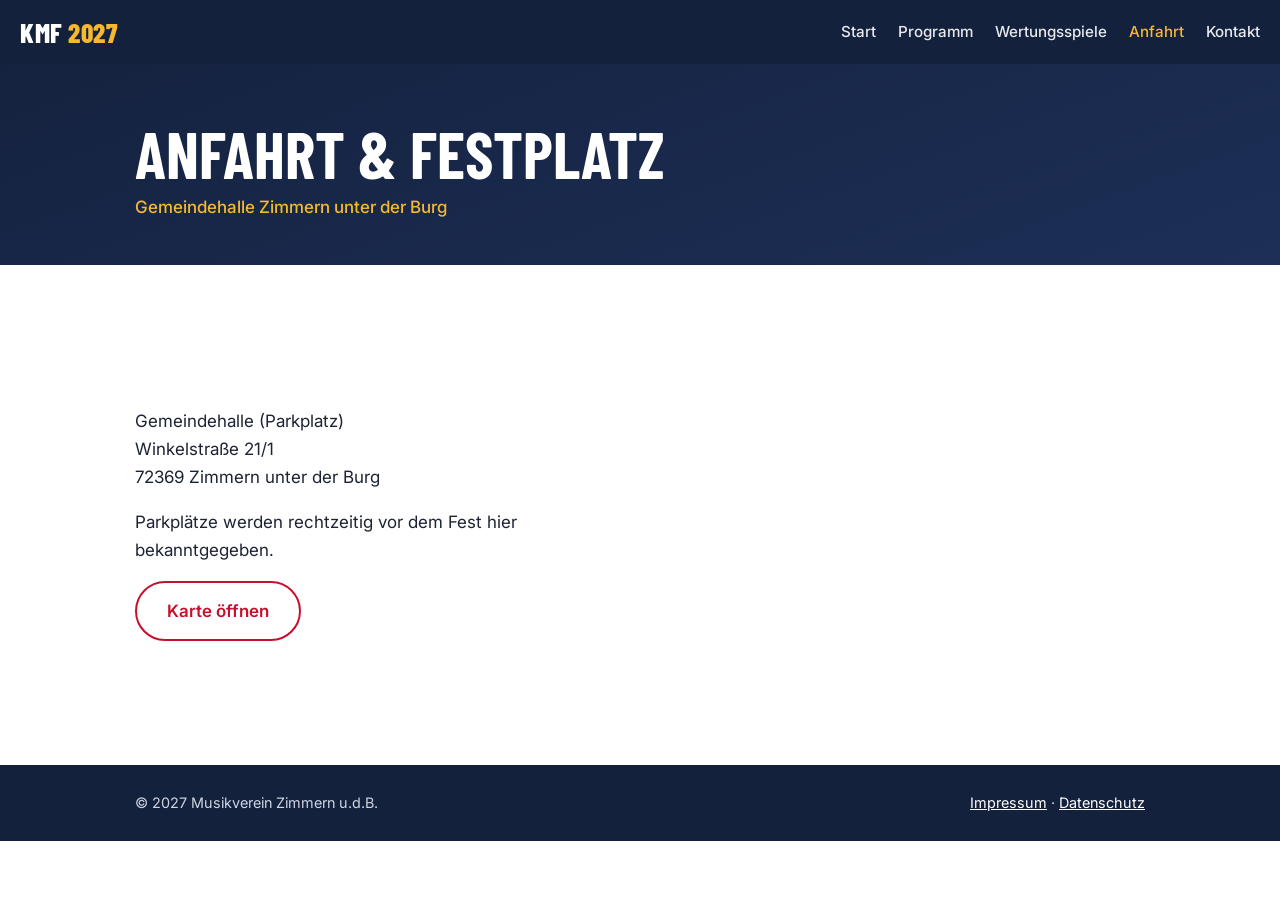
==== anfahrt.html @ 1b1be712 "Split into separate pages, add Wertungsspiele and contact form Co-Authored-By: Claude Sonnet 5.5 <no" ====
<!doctype html>
<html lang="de">
<head>
  <meta charset="utf-8">
  <meta name="viewport" content="width=device-width, initial-scale=1">
  <title>Anfahrt – KMF 2027</title>
  <meta name="description" content="Anfahrt und Festplatz: Gemeindehalle, Winkelstraße 21/1, 72369 Zimmern unter der Burg.">
  <link rel="preconnect" href="https://fonts.googleapis.com">
  <link rel="preconnect" href="https://fonts.gstatic.com" crossorigin>
  <link href="https://fonts.googleapis.com/css2?family=Barlow+Condensed:wght@600;700;800&family=Inter:wght@400;500;600&display=swap" rel="stylesheet">
  <link rel="stylesheet" href="css/style.css">
</head>
<body>

<header class="site-header" id="top">
  <a class="brand" href="index.html">KMF <span>2027</span></a>
  <button class="nav-toggle" aria-label="Menü" aria-expanded="false" aria-controls="nav"><span></span><span></span><span></span></button>
  <nav id="nav">
    <a href="index.html">Start</a>
    <a href="programm.html">Programm</a>
    <a href="wertungsspiele.html">Wertungsspiele</a>
    <a href="anfahrt.html" aria-current="page">Anfahrt</a>
    <a href="kontakt.html">Kontakt</a>
  </nav>
</header>

<main>
  <div class="page-head"><div class="wrap"><h1>Anfahrt &amp; Festplatz</h1><p>Gemeindehalle Zimmern unter der Burg</p></div></div>

  <section class="section">
    <div class="wrap two-col">
      <div>
        <p>Gemeindehalle (Parkplatz)<br>Winkelstraße 21/1<br>72369 Zimmern unter der Burg</p>
        <p>Parkplätze werden rechtzeitig vor dem Fest hier bekanntgegeben.</p>
        <a class="btn ghost" href="https://www.openstreetmap.org/search?query=Winkelstra%C3%9Fe%2021%2F1%2C%2072369%20Zimmern%20unter%20der%20Burg" target="_blank" rel="noopener">Karte öffnen</a>
      </div>
      <iframe class="map" title="Karte Zimmern unter der Burg" loading="lazy"
        src="https://www.openstreetmap.org/export/embed.html?bbox=8.7068%2C48.2168%2C8.7228%2C48.2248&amp;layer=mapnik&amp;marker=48.22083%2C8.71483"></iframe>
    </div>
  </section>
</main>

<footer>
  <div class="wrap">
    <span>© 2027 Musikverein Zimmern u.d.B.</span>
    <span><a href="impressum.html">Impressum</a> · <a href="datenschutz.html">Datenschutz</a></span>
  </div>
</footer>

<script src="js/main.js"></script>
</body>
</html>
---- css/style.css ----
:root {
  --navy: #14213d;
  --navy-2: #1d2f57;
  --red: #c8102e;
  --gold: #f5b82e;
  --bg: #fff;
  --alt: #f4f1ea;
  --text: #1c2333;
  --muted: #5d6579;
  --radius: 14px;
}
* { box-sizing: border-box; }
html { scroll-behavior: smooth; scroll-padding-top: 72px; }
body { margin: 0; font: 17px/1.65 Inter, system-ui, sans-serif; color: var(--text); background: var(--bg); }
h1, h2, h3, .brand { font-family: "Barlow Condensed", Impact, sans-serif; line-height: 1.05; }
a { color: var(--red); }
.wrap { max-width: 1050px; margin: 0 auto; padding: 0 20px; }

/* header */
.site-header { position: fixed; inset: 0 0 auto 0; z-index: 10; height: 64px; display: flex; align-items: center; justify-content: space-between; padding: 0 20px; background: rgba(20,33,61,.94); backdrop-filter: blur(8px); }
.brand { color: #fff; text-decoration: none; font-size: 1.7rem; font-weight: 800; letter-spacing: .02em; }
.brand span { color: var(--gold); }
nav { display: flex; gap: 22px; }
nav a { color: #fff; text-decoration: none; font-weight: 500; font-size: .95rem; opacity: .9; }
nav a:hover { color: var(--gold); opacity: 1; }
.nav-toggle { display: none; background: none; border: 0; padding: 8px; cursor: pointer; }
.nav-toggle span { display: block; width: 24px; height: 2px; background: #fff; margin: 5px 0; }

/* hero */
.hero { min-height: 100svh; display: grid; place-items: center; text-align: center; color: #fff; padding: 100px 20px 60px;
  background: radial-gradient(circle at 80% 10%, rgba(245,184,46,.25), transparent 45%), radial-gradient(circle at 10% 90%, rgba(200,16,46,.35), transparent 50%), linear-gradient(160deg, var(--navy), var(--navy-2)); }
.eyebrow { text-transform: uppercase; letter-spacing: .18em; font-size: .8rem; color: var(--gold); font-weight: 600; margin: 0 0 14px; }
.hero h1 { font-size: clamp(3rem, 10vw, 7rem); font-weight: 800; margin: 0 0 18px; text-transform: uppercase; }
.hero h1 em { font-style: normal; color: var(--gold); }
.hero-date { font-size: 1.15rem; margin: 0 0 32px; }
.countdown { display: flex; justify-content: center; gap: 12px; margin-bottom: 36px; }
.countdown div { background: rgba(255,255,255,.1); border: 1px solid rgba(255,255,255,.2); border-radius: var(--radius); padding: 12px 8px; min-width: 70px; }
.countdown b { display: block; font: 800 2.2rem/1 "Barlow Condensed", sans-serif; }
.countdown small { font-size: .7rem; text-transform: uppercase; letter-spacing: .12em; opacity: .75; }
.btn { display: inline-block; background: var(--gold); color: var(--navy); font-weight: 600; padding: 14px 30px; border-radius: 999px; text-decoration: none; transition: transform .15s, box-shadow .15s; }
.btn:hover { transform: translateY(-2px); box-shadow: 0 8px 20px rgba(0,0,0,.25); }
.btn.ghost { background: transparent; border: 2px solid var(--red); color: var(--red); }

/* sections */
.section { padding: 90px 0; }
.section.alt { background: var(--alt); }
h2 { font-size: clamp(2.2rem, 5vw, 3.2rem); text-transform: uppercase; color: var(--navy); margin: 0 0 20px; }
h2::after { content: ""; display: block; width: 60px; height: 4px; background: var(--red); margin-top: 10px; }
.two-col { display: grid; grid-template-columns: 1fr 1fr; gap: 50px; align-items: center; }
.facts { list-style: none; margin: 0; padding: 0; display: grid; gap: 14px; }
.facts li { background: var(--navy); color: #fff; border-radius: var(--radius); padding: 18px 24px; display: flex; align-items: baseline; gap: 16px; }
.facts b { font: 800 2.6rem/1 "Barlow Condensed", sans-serif; color: var(--gold); }
.note { color: var(--muted); margin-top: 0; }

/* program */
.tabs { display: flex; flex-wrap: wrap; gap: 8px; margin: 24px 0; }
.tabs button { font: 600 1rem Inter, sans-serif; border: 2px solid var(--navy); background: transparent; color: var(--navy); padding: 8px 22px; border-radius: 999px; cursor: pointer; }
.tabs button[aria-selected="true"] { background: var(--navy); color: #fff; }
.day article { display: flex; gap: 22px; background: #fff; border-radius: var(--radius); padding: 18px 22px; margin-bottom: 12px; border-left: 5px solid var(--red); box-shadow: 0 2px 10px rgba(20,33,61,.06); }
.day time { font: 800 1.7rem/1.2 "Barlow Condensed", sans-serif; color: var(--red); min-width: 64px; }
.day h3 { margin: 0 0 4px; font-size: 1.4rem; color: var(--navy); }
.day p { margin: 0; color: var(--muted); }
[hidden] { display: none !important; }

.map { width: 100%; height: 320px; border: 0; border-radius: var(--radius); }
.cards { display: grid; grid-template-columns: repeat(2, 1fr); gap: 22px; }
.card { background: #fff; border-radius: var(--radius); padding: 28px; box-shadow: 0 2px 10px rgba(20,33,61,.06); border-top: 5px solid var(--gold); }
.card h3 { font-size: 1.6rem; color: var(--navy); margin: 0 0 8px; }
.card p { margin: 0; color: var(--muted); }

footer { background: var(--navy); color: #cfd5e3; padding: 26px 0; font-size: .9rem; }
footer .wrap { display: flex; justify-content: space-between; flex-wrap: wrap; gap: 10px; }
footer a { color: #fff; }

/* mobile */
@media (max-width: 800px) {
  .nav-toggle { display: block; }
  nav { position: absolute; top: 64px; left: 0; right: 0; flex-direction: column; gap: 0; background: var(--navy); display: none; }
  nav.open { display: flex; }
  nav a { padding: 16px 20px; border-top: 1px solid rgba(255,255,255,.1); }
  .two-col, .cards { grid-template-columns: 1fr; gap: 28px; }
  .section { padding: 64px 0; }
  .countdown { gap: 8px; }
  .countdown div { min-width: 62px; }
}
@media (prefers-reduced-motion: reduce) { html { scroll-behavior: auto; } .btn { transition: none; } }

/* legal pages */
.legal { max-width: 760px; }
.legal h3 { font-size: 1.5rem; font-weight: 700; letter-spacing: .01em; color: var(--navy); margin: 2rem 0 .4rem; }
.legal p { margin: 0 0 1rem; }

/* sub pages */
nav a[aria-current="page"] { color: var(--gold); opacity: 1; }
.page-head { background: linear-gradient(160deg, var(--navy), var(--navy-2)); color: #fff; padding: 120px 0 44px; }
.page-head h1 { font-size: clamp(2.4rem, 7vw, 4rem); text-transform: uppercase; margin: 0 0 6px; }
.page-head p { margin: 0; color: var(--gold); font-weight: 500; }
.cards.three { grid-template-columns: repeat(3, 1fr); }
.card.link { text-decoration: none; color: inherit; transition: transform .15s, box-shadow .15s; }
.card.link:hover { transform: translateY(-3px); box-shadow: 0 10px 24px rgba(20,33,61,.14); }
.two-col.top { align-items: start; }

/* contact form */
.form { display: grid; gap: 16px; }
.form label { display: grid; gap: 6px; font-weight: 500; font-size: .95rem; }
.form input[type=text], .form input[type=email], .form textarea { font: inherit; padding: 12px 14px; border: 2px solid #d5d9e3; border-radius: 10px; background: #fff; color: var(--text); }
.form input:focus, .form textarea:focus { outline: none; border-color: var(--navy); }
.form .check { display: flex; gap: 10px; align-items: flex-start; font-weight: 400; font-size: .88rem; color: var(--muted); }
.form .check input { margin-top: 5px; }
.form .btn { border: 0; cursor: pointer; font: 600 1rem Inter, sans-serif; justify-self: start; }
.form .btn:disabled { opacity: .6; cursor: wait; }
.hp { position: absolute; left: -9999px; width: 1px; height: 1px; overflow: hidden; }
.form-status { margin: 0; font-weight: 500; min-height: 1.5em; }
.form-status.ok { color: #1b7a3d; }
.form-status.err { color: var(--red); }

@media (max-width: 800px) {
  .cards.three { grid-template-columns: 1fr; }
  .page-head { padding-top: 100px; }
}
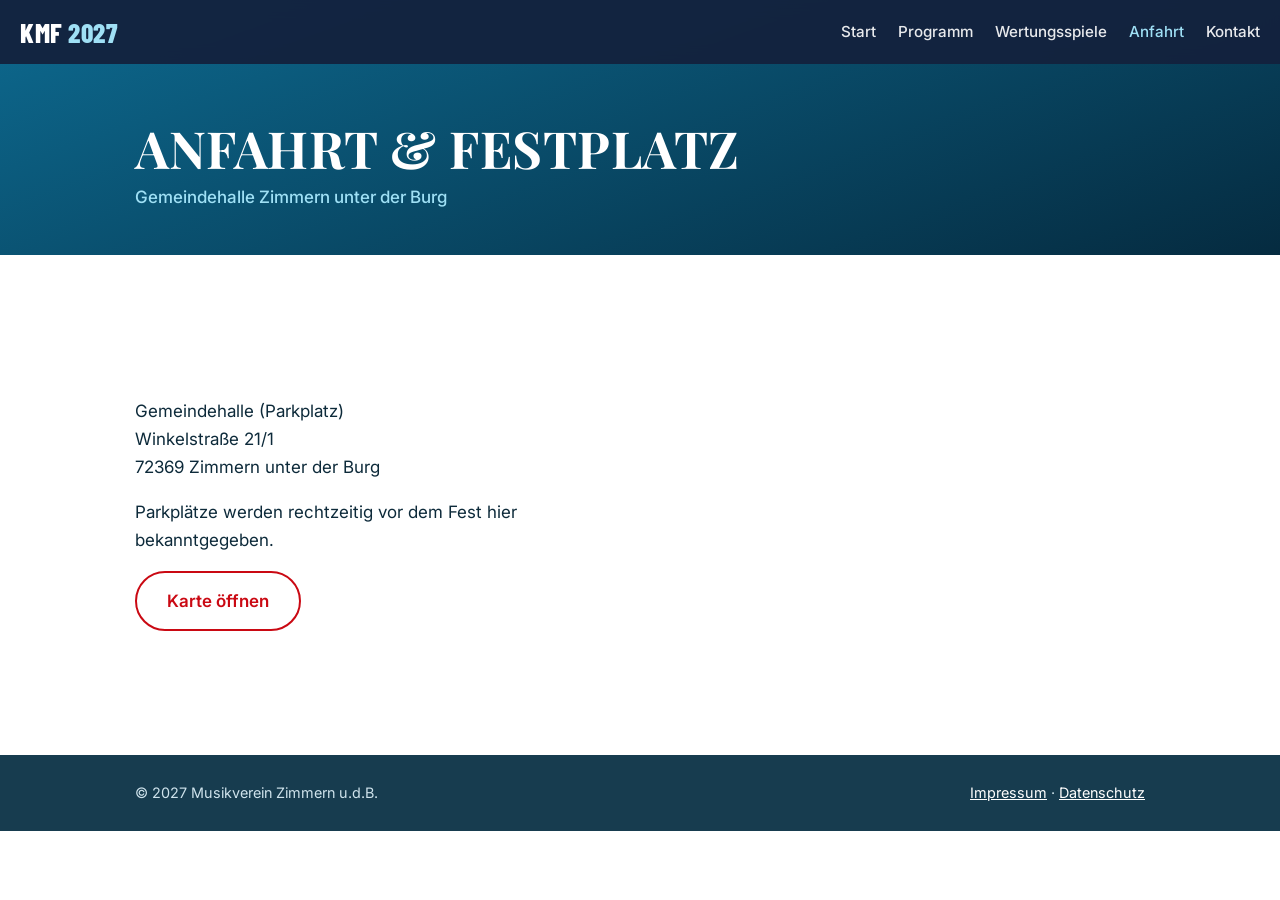
==== commit 4b0ad2ff: "Align color theme and title font with the flyer Co-Authored-By: Claude Sonnet 5.5 <noreply@anthropic" ====
--- a/anfahrt.html
+++ b/anfahrt.html
@@ -7,7 +7,8 @@
   <meta name="description" content="Anfahrt und Festplatz: Gemeindehalle, Winkelstraße 21/1, 72369 Zimmern unter der Burg.">
   <link rel="preconnect" href="https://fonts.googleapis.com">
   <link rel="preconnect" href="https://fonts.gstatic.com" crossorigin>
-  <link href="https://fonts.googleapis.com/css2?family=Barlow+Condensed:wght@600;700;800&family=Inter:wght@400;500;600&display=swap" rel="stylesheet">
+  <link href="https://fonts.googleapis.com/css2?family=Barlow+Condensed:wght@600;700;800&family=Playfair+Display:wght@600;700&family=Inter:wght@400;500;600&display=swap" rel="stylesheet">
+  <link rel="icon" type="image/png" href="assets/logo.png">
   <link rel="stylesheet" href="css/style.css">
 </head>
 <body>
--- a/css/style.css
+++ b/css/style.css
@@ -1,43 +1,45 @@
 :root {
-  --navy: #14213d;
-  --navy-2: #1d2f57;
-  --red: #c8102e;
-  --gold: #f5b82e;
+  --navy: #052b40;
+  --navy-2: #0d6a90;
+  --blue: #0e769d;
+  --band: #173c4f;
+  --red: #ca0913;
+  --accent: #9fe0f5;
   --bg: #fff;
-  --alt: #f4f1ea;
-  --text: #1c2333;
-  --muted: #5d6579;
+  --alt: #e4f5fa;
+  --text: #0d2a3a;
+  --muted: #4a6472;
   --radius: 14px;
 }
 * { box-sizing: border-box; }
 html { scroll-behavior: smooth; scroll-padding-top: 72px; }
 body { margin: 0; font: 17px/1.65 Inter, system-ui, sans-serif; color: var(--text); background: var(--bg); }
-h1, h2, h3, .brand { font-family: "Barlow Condensed", Impact, sans-serif; line-height: 1.05; }
+h3, .brand { font-family: "Barlow Condensed", Impact, sans-serif; line-height: 1.05; }
 a { color: var(--red); }
 .wrap { max-width: 1050px; margin: 0 auto; padding: 0 20px; }
 
 /* header */
 .site-header { position: fixed; inset: 0 0 auto 0; z-index: 10; height: 64px; display: flex; align-items: center; justify-content: space-between; padding: 0 20px; background: rgba(20,33,61,.94); backdrop-filter: blur(8px); }
 .brand { color: #fff; text-decoration: none; font-size: 1.7rem; font-weight: 800; letter-spacing: .02em; }
-.brand span { color: var(--gold); }
+.brand span { color: var(--accent); }
 nav { display: flex; gap: 22px; }
 nav a { color: #fff; text-decoration: none; font-weight: 500; font-size: .95rem; opacity: .9; }
-nav a:hover { color: var(--gold); opacity: 1; }
+nav a:hover { color: var(--accent); opacity: 1; }
 .nav-toggle { display: none; background: none; border: 0; padding: 8px; cursor: pointer; }
 .nav-toggle span { display: block; width: 24px; height: 2px; background: #fff; margin: 5px 0; }
 
 /* hero */
 .hero { min-height: 100svh; display: grid; place-items: center; text-align: center; color: #fff; padding: 100px 20px 60px;
-  background: radial-gradient(circle at 80% 10%, rgba(245,184,46,.25), transparent 45%), radial-gradient(circle at 10% 90%, rgba(200,16,46,.35), transparent 50%), linear-gradient(160deg, var(--navy), var(--navy-2)); }
-.eyebrow { text-transform: uppercase; letter-spacing: .18em; font-size: .8rem; color: var(--gold); font-weight: 600; margin: 0 0 14px; }
+  background: linear-gradient(180deg, var(--navy-2) 0%, #0a4a68 45%, var(--navy) 100%); }
+.eyebrow { text-transform: uppercase; letter-spacing: .18em; font-size: .8rem; color: var(--accent); font-weight: 600; margin: 0 0 14px; }
 .hero h1 { font-size: clamp(3rem, 10vw, 7rem); font-weight: 800; margin: 0 0 18px; text-transform: uppercase; }
-.hero h1 em { font-style: normal; color: var(--gold); }
+.hero h1 em { font-style: normal; color: var(--accent); }
 .hero-date { font-size: 1.15rem; margin: 0 0 32px; }
 .countdown { display: flex; justify-content: center; gap: 12px; margin-bottom: 36px; }
 .countdown div { background: rgba(255,255,255,.1); border: 1px solid rgba(255,255,255,.2); border-radius: var(--radius); padding: 12px 8px; min-width: 70px; }
 .countdown b { display: block; font: 800 2.2rem/1 "Barlow Condensed", sans-serif; }
 .countdown small { font-size: .7rem; text-transform: uppercase; letter-spacing: .12em; opacity: .75; }
-.btn { display: inline-block; background: var(--gold); color: var(--navy); font-weight: 600; padding: 14px 30px; border-radius: 999px; text-decoration: none; transition: transform .15s, box-shadow .15s; }
+.btn { display: inline-block; background: var(--red); color: #fff; font-weight: 600; padding: 14px 30px; border-radius: 999px; text-decoration: none; transition: transform .15s, box-shadow .15s; }
 .btn:hover { transform: translateY(-2px); box-shadow: 0 8px 20px rgba(0,0,0,.25); }
 .btn.ghost { background: transparent; border: 2px solid var(--red); color: var(--red); }
 
@@ -48,8 +50,8 @@
 h2::after { content: ""; display: block; width: 60px; height: 4px; background: var(--red); margin-top: 10px; }
 .two-col { display: grid; grid-template-columns: 1fr 1fr; gap: 50px; align-items: center; }
 .facts { list-style: none; margin: 0; padding: 0; display: grid; gap: 14px; }
-.facts li { background: var(--navy); color: #fff; border-radius: var(--radius); padding: 18px 24px; display: flex; align-items: baseline; gap: 16px; }
-.facts b { font: 800 2.6rem/1 "Barlow Condensed", sans-serif; color: var(--gold); }
+.facts li { background: var(--blue); color: #fff; border-radius: var(--radius); padding: 18px 24px; display: flex; align-items: baseline; gap: 16px; }
+.facts b { font: 800 2.6rem/1 "Barlow Condensed", sans-serif; color: #fff; }
 .note { color: var(--muted); margin-top: 0; }
 
 /* program */
@@ -64,11 +66,11 @@
 
 .map { width: 100%; height: 320px; border: 0; border-radius: var(--radius); }
 .cards { display: grid; grid-template-columns: repeat(2, 1fr); gap: 22px; }
-.card { background: #fff; border-radius: var(--radius); padding: 28px; box-shadow: 0 2px 10px rgba(20,33,61,.06); border-top: 5px solid var(--gold); }
+.card { background: #fff; border-radius: var(--radius); padding: 28px; box-shadow: 0 2px 10px rgba(20,33,61,.06); border-top: 5px solid var(--blue); }
 .card h3 { font-size: 1.6rem; color: var(--navy); margin: 0 0 8px; }
 .card p { margin: 0; color: var(--muted); }
 
-footer { background: var(--navy); color: #cfd5e3; padding: 26px 0; font-size: .9rem; }
+footer { background: var(--band); color: #cfe3ec; padding: 26px 0; font-size: .9rem; }
 footer .wrap { display: flex; justify-content: space-between; flex-wrap: wrap; gap: 10px; }
 footer a { color: #fff; }
 
@@ -91,10 +93,10 @@
 .legal p { margin: 0 0 1rem; }
 
 /* sub pages */
-nav a[aria-current="page"] { color: var(--gold); opacity: 1; }
-.page-head { background: linear-gradient(160deg, var(--navy), var(--navy-2)); color: #fff; padding: 120px 0 44px; }
+nav a[aria-current="page"] { color: var(--accent); opacity: 1; }
+.page-head { background: linear-gradient(160deg, var(--navy-2), var(--navy)); color: #fff; padding: 120px 0 44px; }
 .page-head h1 { font-size: clamp(2.4rem, 7vw, 4rem); text-transform: uppercase; margin: 0 0 6px; }
-.page-head p { margin: 0; color: var(--gold); font-weight: 500; }
+.page-head p { margin: 0; color: var(--accent); font-weight: 500; }
 .cards.three { grid-template-columns: repeat(3, 1fr); }
 .card.link { text-decoration: none; color: inherit; transition: transform .15s, box-shadow .15s; }
 .card.link:hover { transform: translateY(-3px); box-shadow: 0 10px 24px rgba(20,33,61,.14); }
@@ -118,3 +120,24 @@
   .cards.three { grid-template-columns: 1fr; }
   .page-head { padding-top: 100px; }
 }
+
+/* logo & flyer content */
+.hero-logo { display: block; width: min(300px, 70vw); height: auto; margin: 0 auto 22px; background: #fff; border-radius: 24px; padding: 10px; box-shadow: 0 12px 40px rgba(0,0,0,.35); }
+.hero h1 { font-size: clamp(2.6rem, 8vw, 5.5rem); }
+.hero { padding-top: 96px; }
+.day-card { display: flex; gap: 26px; align-items: flex-start; background: #fff; border-radius: var(--radius); padding: 22px 26px; margin-bottom: 18px; border-left: 6px solid var(--red); box-shadow: 0 2px 10px rgba(20,33,61,.08); }
+.day-card .date { text-align: center; min-width: 70px; color: var(--navy); }
+.day-card .date b { display: block; font: 800 3.4rem/1 "Barlow Condensed", sans-serif; }
+.day-card .date span { text-transform: uppercase; font-weight: 600; letter-spacing: .08em; font-size: .85rem; }
+.day-card h2 { font-size: 2rem; margin: 0 0 8px; }
+.day-card h2::after { display: none; }
+.day-card ul { margin: 0; padding-left: 20px; }
+.day-card li { margin-bottom: 4px; }
+@media (max-width: 600px) { .day-card { flex-direction: column; gap: 10px; } .day-card .date { text-align: left; } .day-card .date b, .day-card .date span { display: inline; } .day-card .date b { font-size: 2.6rem; margin-right: 6px; } }
+
+/* flyer-style serif titles */
+h1, h2 { font-family: "Playfair Display", Georgia, serif; font-weight: 700; line-height: 1.12; letter-spacing: .01em; }
+.hero h1 { font-size: clamp(2.1rem, 6.2vw, 4.4rem); }
+.page-head h1 { font-size: clamp(2rem, 6vw, 3.2rem); }
+h2 { font-size: clamp(1.7rem, 4vw, 2.5rem); }
+.day-card h2 { font-size: 1.7rem; }
